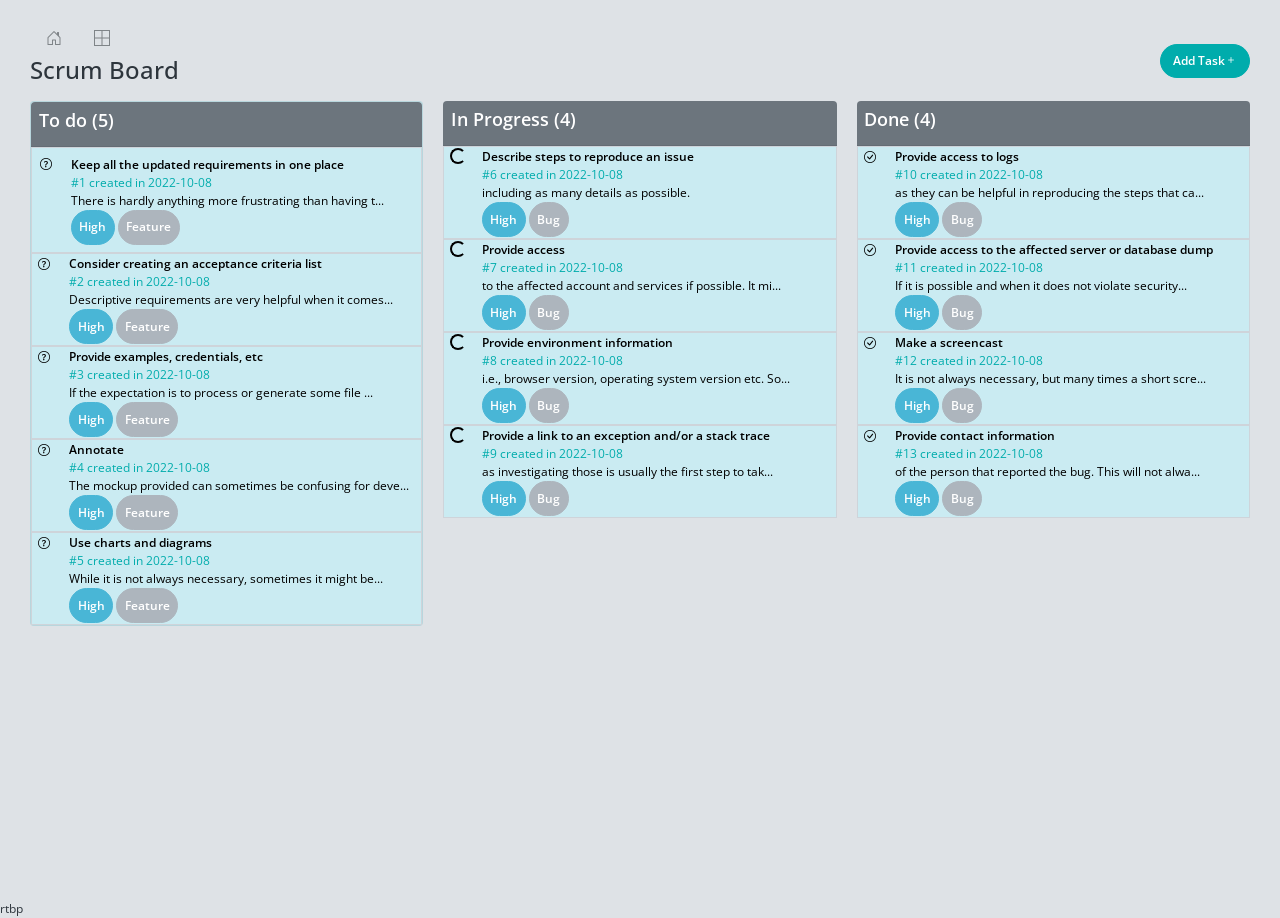
==== starter/index.html @ e9aa7217 "My first commit" ====
<!DOCTYPE html>
<html lang="en" >
<head>
	<meta charset="utf-8" />
	<title>YouCode | Scrum Board</title>
	<meta content="width=device-width, initial-scale=1.0, maximum-scale=1.0, user-scalable=no" name="viewport" />
	<meta content="" name="description" />
	<meta content="" name="author" />
	
	<!-- ================== BEGIN core-css ================== -->
	<link href="https://fonts.googleapis.com/css?family=Open+Sans:300,400,600,700" rel="stylesheet" />
	<link href="assets/css/vendor.min.css" rel="stylesheet" />
	<link href="assets/css/default/app.min.css" rel="stylesheet" />
	<link href="assets/css/style.css" rel="stylesheet" />
	<link rel="stylesheet" href="https://cdn.jsdelivr.net/npm/bootstrap-icons@1.9.1/font/bootstrap-icons.css">
	<!-- ================== END core-css ================== -->
</head>
<body>

	<!-- BEGIN #app -->
	<div id="app" class="app-without-sidebar">
		<!-- BEGIN #content -->
		<div id="content" class="app-content main-style">
			<div class="d-flex justify-content-between">
				<div>
					<ol class="nav">
						<li class=""><a class="nav-link" href="javascript:;"><svg xmlns="http://www.w3.org/2000/svg" width="16" height="16" fill="currentColor" class="bi bi-house-door" viewBox="0 0 16 16">
							<path d="M8.354 1.146a.5.5 0 0 0-.708 0l-6 6A.5.5 0 0 0 1.5 7.5v7a.5.5 0 0 0 .5.5h4.5a.5.5 0 0 0 .5-.5v-4h2v4a.5.5 0 0 0 .5.5H14a.5.5 0 0 0 .5-.5v-7a.5.5 0 0 0-.146-.354L13 5.793V2.5a.5.5 0 0 0-.5-.5h-1a.5.5 0 0 0-.5.5v1.293L8.354 1.146zM2.5 14V7.707l5.5-5.5 5.5 5.5V14H10v-4a.5.5 0 0 0-.5-.5h-3a.5.5 0 0 0-.5.5v4H2.5z"/>
						  </svg></a></li>
						<li class=""><a class="nav-link" href=""><svg xmlns="http://www.w3.org/2000/svg" width="16" height="16" fill="currentColor" class="bi bi-border-all" viewBox="0 0 16 16">
							<path d="M0 0h16v16H0V0zm1 1v6.5h6.5V1H1zm7.5 0v6.5H15V1H8.5zM15 8.5H8.5V15H15V8.5zM7.5 15V8.5H1V15h6.5z"/>
						  </svg></a></li>
					</ol>
					<!-- BEGIN page-header -->
					<h1 class="page-header">
						Scrum Board 
					</h1>
					<!-- END page-header -->
				</div>
				
				<div class="d-flex align-items-center">
					<button class="btn btn-success  rounded-pill"data-bs-toggle="modal" data-bs-target="#exampleModal"> Add Task<i class="bi bi-plus"></i></button>
				</div>
			</div>
			
			<div class="row">
				<div class="col-sm-12 col-md-6 col-lg-4">
					<div class="card mb-5">
						<div class="card-header p-2 text-white rounded-top bg-secondary">
							<h4 class="">To do (<span id="to-do-tasks-count">5</span>)</h4>

						</div>
						<div class="" id="to-do-tasks">
							<!-- TO DO TASKS HERE -->
							<button class="p-2 d-flex text-start border w-100" style="background-color:#CAEBF2;">
								<div class="col-md-1">
									<i class="bi bi-question-circle"></i> 
								</div>
								<div class="col-md-11">
									<div class="fw-bold">Keep all the updated requirements in one place</div>
									<div class="">
										<div class="text-success">#1 created in 2022-10-08</div>
										<div class="" title="There is hardly anything more frustrating than having to look for current requirements in tens of comments under the actual description or having to decide which commenter is actually authorized to change the requirements. The goal here is to keep all the up-to-date requirements and details in the main/primary description of a task. Even though the information in comments may affect initial criteria, just update this primary description accordingly.">There is hardly anything more frustrating than having t...</div>
									</div>
									<div class="">
										<span class="btn btn-info rounded-pill p-2">High</span>
										<span class="btn btn-gray-500 rounded-pill p-2">Feature</span>
									</div>
								</div>
							</button>
							<button class="d-flex text-start border w-100" style="background-color:#CAEBF2;">
								<div class="col-md-1">
									<i class="bi bi-question-circle"></i> 
								</div>
								<div class="col-md-11">
									<div class="fw-bold">Consider creating an acceptance criteria list</div>
									<div class="">
										<div class="text-success">#2 created in 2022-10-08</div>
										<div class="" title="Descriptive requirements are very helpful when it comes to understanding the context of a problem, yet finally it is good to precisely specify what is expected. Thus the developer will not have to look for the actual requirements in a long, descriptive text but he will be able to easily get to the essence. One might find that sometimes — when acceptance criteria are well defined — there is little or no need for any additional information. Example:
						a) User navigates to “/accounts” and clicks on red download CSV button
						b) Popup appears with two buttons: “This year” and “Last year”
						c) If user clicked on “Last year” download is initiated
						d) CSV downloaded includes following columns…">Descriptive requirements are very helpful when it comes...</div>
									</div>
									<div class="">
										<span class="btn btn-info rounded-pill p-2">High</span>
										<span class="btn btn-gray-500 rounded-pill p-2"">Feature</span>
									</div>
								</div>
							</button>
							<button class="d-flex text-start border w-100" style="background-color:#CAEBF2;">
								<div class="col-md-1">
									<i class="bi bi-question-circle"></i> 
								</div>
								<div class="col-md-11">
									<div class="fw-bold"">Provide examples, credentials, etc</div>
									<div class="">
										<div class="text-success">#3 created in 2022-10-08</div>
										<div class="" title="If the expectation is to process or generate some file — attach an example of such a file. If the goal is to integrate what is being developed with some service, ensure your devs have access to this service and its documentation. This list could go on and on — the bottom line is — if there is something that our developer might make use of, try to foresee it and provide them with (access to) it.">If the expectation is to process or generate some file ...</div>
									</div>
									<div class="">
										<span class="btn btn-info rounded-pill p-2">High</span>
										<span class="btn btn-gray-500 rounded-pill p-2">Feature</span>
									</div>
								</div>
							</button>
							<button class="d-flex text-start border w-100" style="background-color:#CAEBF2;">
								<div class="col-md-1">
									<i class="bi bi-question-circle"></i> 
								</div>
								<div class="col-md-11">
									<div class="fw-bold">Annotate</div>
									<div class="">
										<div class="text-success">#4 created in 2022-10-08</div>
										<div class="" title="The mockup provided can sometimes be confusing for developers. Especially if it contains much more content than the scope of the task described. Drop a couple of arrows, outlines and annotations here and there to emphasize what are the important parts of the mockup from the task requirements perspective.">The mockup provided can sometimes be confusing for deve...</div>
									</div>
									<div class="">
										<span class="btn btn-info rounded-pill p-2">High</span>
										<span class="btn btn-gray-500 rounded-pill p-2">Feature</span>
									</div>
								</div>
							</button>
							<button class="d-flex text-start border w-100" style="background-color:#CAEBF2;">
								<div class="col-md-1">
									<i class="bi bi-question-circle"></i> 
								</div>
								<div class="col-md-11">
									<div class="fw-bold"">Use charts and diagrams</div>
									<div class="">
										<div class="text-success">#5 created in 2022-10-08</div>
										<div class="" title="While it is not always necessary, sometimes it might be beneficial to prepare a flowchart, a block diagram or some other kind of concept visualization that will render it easy for the developer to comprehend the task and its scope.">While it is not always necessary, sometimes it might be...</div>
									</div>
									<div class="">
										<span class="btn btn-info rounded-pill p-2">High</span>
										<span class="btn btn-gray-500 rounded-pill p-2">Feature</span>
									</div>
								</div>
							</button>
						</div>
					</div>
				</div>
				<div class="col-sm-12 col-md-6 col-lg-4">
					<div class="mb-5">
						<div class="card-header p-2 text-white rounded-top bg-secondary">
							<h4 class="">In Progress (<span id="in-progress-tasks-count">4</span>)</h4>

						</div>
						<div class="" id="in-progress-tasks">
							<!-- IN PROGRESS TASKS HERE -->
							<button class="d-flex text-start border w-100" style="background-color:#CAEBF2;">
								<div class="col-md-1">
									<i class="spinner-border spinner-border-sm"></i> 
								</div>
								<div class="col-md-11">
									<div class="fw-bold">Describe steps to reproduce an issue</div>
									<div class="">
										<div class="text-success">#6 created in 2022-10-08</div>
										<div class="" title="including as many details as possible.">including as many details as possible.</div>
									</div>
									<div class="">
										<span class="btn btn-info rounded-pill p-2">High</span>
										<span class="btn btn-gray-500 rounded-pill p-2">Bug</span>
									</div>
								</div>
							</button>
							<button class="d-flex text-start border w-100" style="background-color:#CAEBF2;">
								<div class="col-md-1">
									<i class="spinner-border spinner-border-sm"></i> 
								</div>
								<div class="col-md-11">
									<div class="fw-bold"">Provide access</div>
									<div class="">
										<div class="text-success">#7 created in 2022-10-08</div>
										<div class="" title="to the affected account and services if possible. It might be hard to reproduce the exact environment on a local machine.">to the affected account and services if possible. It mi...</div>
									</div>
									<div class="">
										<span class="btn btn-info rounded-pill p-2">High</span>
										<span class="btn btn-gray-500 rounded-pill p-2">Bug</span>
									</div>
								</div>
							</button>
							<button class="d-flex text-start border w-100" style="background-color:#CAEBF2;">
								<div class="col-md-1">
									<i class="spinner-border spinner-border-sm"></i> 
								</div>
								<div class="col-md-11">
									<div class="fw-bold"">Provide environment information</div>
									<div class="">
										<div class="text-success">#8 created in 2022-10-08</div>
										<div class="" title="i.e., browser version, operating system version etc. Sometimes a list of installed browser plugins and extensions might be helpful as well.">i.e., browser version, operating system version etc. So...</div>
									</div>
									<div class="">
										<span class="btn btn-info rounded-pill p-2">High</span>
										<span class="btn btn-gray-500 rounded-pill p-2">Bug</span>
									</div>
								</div>
							</button>
							<button class="d-flex text-start border w-100" style="background-color:#CAEBF2;">
								<div class="col-md-1">
									<i class="spinner-border spinner-border-sm"></i> 
								</div>
								<div class="col-md-11">
									<div class="fw-bold"">Provide a link to an exception and/or a stack trace</div>
									<div class="">
										<div class="text-success">#9 created in 2022-10-08</div>
										<div class="" title="as investigating those is usually the first step to take in resolving the problem.">as investigating those is usually the first step to tak...</div>
									</div>
									<div class="">
										<span class="btn btn-info rounded-pill p-2">High</span>
										<span class="btn btn-gray-500 rounded-pill p-2">Bug</span>
									</div>
								</div>
							</button>
						</div>
					</div>
				</div>
				<div class="col-sm-12 col-md-6 col-lg-4">
					<div class="">
						<div class="card-header p-2 text-white rounded-top bg-secondary">
							<h4 class="">Done (<span id="done-tasks-count">4</span>)</h4>

						</div>
						<div class="" id="done-tasks">
							<!-- DONE TASKS HERE -->
							<button class="d-flex text-start border w-100" style="background-color:#CAEBF2;">
								<div class="col-md-1">
									<i class="bi bi-check-circle"></i> 
								</div>
								<div class="col-md-11">
									<div class="fw-bold"">Provide access to logs</div>
									<div class="">
										<div class="text-success">#10 created in 2022-10-08</div>
										<div class="" title="as they can be helpful in reproducing the steps that caused the problem in the first place.">as they can be helpful in reproducing the steps that ca...</div>
									</div>
									<div class="">
										<span class="btn btn-info rounded-pill p-2">High</span>
										<span class="btn btn-gray-500 rounded-pill p-2">Bug</span>
									</div>
								</div>
							</button>
							<button class="d-flex text-start border w-100" style="background-color:#CAEBF2;">
								<div class="col-md-1">
									<i class="bi bi-check-circle"></i> 
								</div>
								<div class="col-md-11">
									<div class="fw-bold"">Provide access to the affected server or database dump</div>
									<div class="">
										<div class="text-success">#11 created in 2022-10-08</div>
										<div class="" title="If it is possible and when it does not violate security policies, it is usually helpful for the developer to access the original data that might have played a role in the problem.">If it is possible and when it does not violate security...</div>
									</div>
									<div class="">
										<span class="btn btn-info rounded-pill p-2">High</span>
										<span class="btn btn-gray-500 rounded-pill p-2">Bug</span>
									</div>
								</div>
							</button>
							<button class="d-flex text-start border w-100" style="background-color:#CAEBF2;">
								<div class="col-md-1">
									<i class="bi bi-check-circle"></i> 
								</div>
								<div class="col-md-11">
									<div class="fw-bold"">Make a screencast</div>
									<div class="">
										<div class="text-success">#12 created in 2022-10-08</div>
										<div class="" title="It is not always necessary, but many times a short screencast (or at least a screenshot) says more than a thousand words. While working on MacOS you can use QuickTime Player for the purpose but there are plenty of tools available for other operating systems as well.">It is not always necessary, but many times a short scre...</div>
									</div>
									<div class="">
										<span class="btn btn-info rounded-pill p-2">High</span>
										<span class="btn btn-gray-500 rounded-pill p-2">Bug</span>
									</div>
								</div>
							</button>
							<button  class="d-flex text-start border w-100" style="background-color:#CAEBF2;">
								<div class="col-md-1">
									<i class="bi bi-check-circle"></i> 
								</div>
								<div class="col-md-11">
									<div class="fw-bold"">Provide contact information</div>
									<div class="">
										<div class="text-success">#13 created in 2022-10-08</div>
										<div class="" title="of the person that reported the bug. This will not always be possible, but in some cases it might be advantageous and most effective if a developer can have a chat with a person that actually experienced the bug, especially if the steps to reproduce a problem are not deterministic.">of the person that reported the bug. This will not alwa...</div>
									</div>
									<div class="">
										<span class="btn btn-info rounded-pill p-2">High</span>
										<span class="btn btn-gray-500 rounded-pill p-2">Bug</span>
									</div>
								</div>
							</button>
						</div>
					</div>
				</div>
			</div>
		</div>
		<!-- END #content -->
		
		
		<!-- BEGIN scroll-top-btn -->
		<a href="javascript:;" class="btn btn-icon btn-circle btn-success btn-scroll-to-top" data-toggle="scroll-to-top"><i class="fa fa-angle-up"></i></a>
		<!-- END scroll-top-btn -->
	</div>
	<!-- END #app -->
	
	<!-- TASK MODAL -->
	<!-- <div class="modal fade" id="modal-task"> -->
		<!-- Modal content goes here -->
		<div class="modal fade" id="exampleModal" tabindex="-1" role="dialog" aria-labelledby="exampleModalLabel" aria-hidden="true">
			<div class="modal-dialog" role="document">
			  <div class="modal-content">
				<div class="modal-header bg-secondary text-white">
				  <h5 class="modal-title offset-5" id="exampleModalLabel ">Add task</h5>
				  <button type="button" class="close" data-bs-dismiss="modal" aria-label="Close">
					<span aria-hidden="true">&times;</span>
				  </button>
				</div>
				<div class="modal-body" style="background-color:#CAEBF2;">
					<form>
							<!-- title -->
					  <div class="form-group mb-3">
						<label class="col-sm-2 col-form-label">Title</label>
						<div class="col-sm-12">
						  <input type="text" class="form-control" id="title">
						</div>
					  </div>
					  
					  <!-- type -->
					  <fieldset class="form-group">
						  <div class="">
							  <legend class="col-form-label col-sm-2 pt-0">Type</legend>
							  <div class="col-sm-10">
								  <div class="form-check m-3">  
									  <input class="checks" type="radio" name="gridRadios" id="gridRadios1" value="Feature" checked>
									  <label class="form-check-label" for="gridRadios1">
									  Feature
									  </label>
								  </div>
								  <div class="form-check m-3">
									<input class="checks" type="radio" name="gridRadios" id="gridRadios2" value="Bug">
									<label class="form-check-label" for="gridRadios2">
									  Bug
									</label>
								  </div>
							  </div>
						  </div>
					  </fieldset>
					  <!-- type -->
			  
					  <div class="form-group">
						     <!-- Priority -->
							<label class="col-form-label col-sm-2">Priority</label>
							<select class="form-select mb-3" id="priority">
								<option selected>Please select</option>
								<option value="1">To do</option>
								<option value="2">In Progress</option>
								<option value="3">Done</option>
							</select>
							<!-- Status -->
							<label class="col-form-label col-sm-2">Status</label>
							<select class="form-select mb-3" id="statut">
								<option id="op1">Please select</option>
								<option value="1">One</option>
								<option value="2">Two</option>
								<option value="3">Three</option>
							</select>
						  <!-- date -->
						  <div class="d-flex flex-column">
							  <label class="col-form-label col-sm-2 pt-0">Date</label>
							  <input class="p-2 border-0 mb-3" type="date" id="date" name="trip-start"
									 value="2018-07-22"
								  min="2022-10-01" max="2022-12-31">
						  </div> 
						  <!-- Description -->
						  <div class="form-group">
							  <label class="col-form-label col-sm-2 pt-0">Description</label>
							  <textarea class="form-control mb-3" id="description" rows="3"></textarea>
						  </div>
					  </div>
					</form>
				</div>
				<div class="modal-footer">
				  	<button type="submit" class="btn btn-danger">Cancel</button>
					<button type="submit" class="btn btn-info ml-10" id="save">Save</button>
				</div>
			  </div>
			</div>
		  </div>
	
	<!-- ================== BEGIN core-js ================== -->
	<script src="assets/js/vendor.min.js"></script>
	<script src="assets/js/app.min.js"></script>
	<script src="assets/js/app.js"></script>
	<script src="assets/js/data.js"></script>
	<!-- ================== END core-js ================== -->
</body>rtbp
</html>
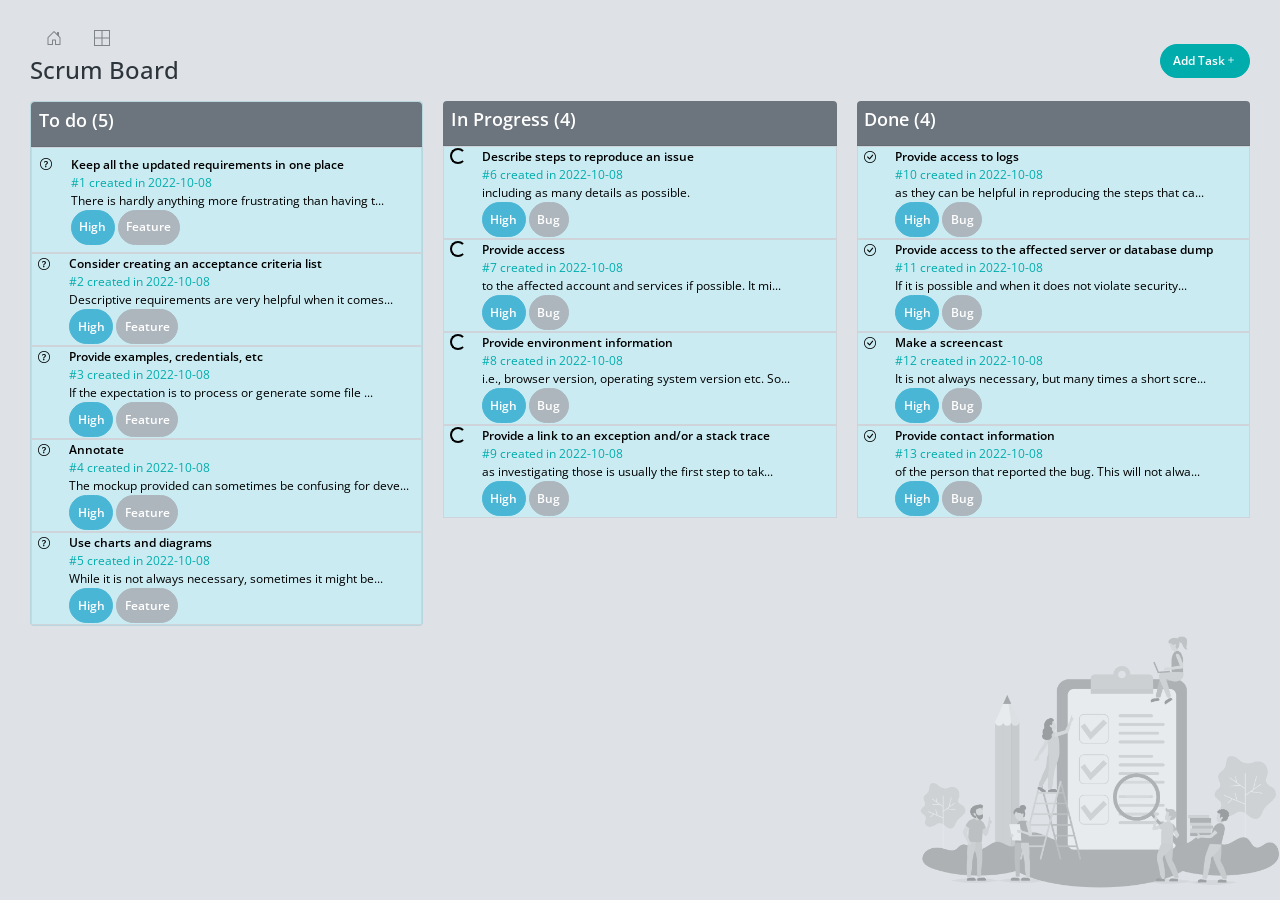
==== commit f59cef23: "my second commit" ====
--- a/starter/index.html
+++ b/starter/index.html
@@ -51,8 +51,8 @@
 
 						</div>
 						<div class="" id="to-do-tasks">
-							<!-- TO DO TASKS HERE -->
-							<button class="p-2 d-flex text-start border w-100" style="background-color:#CAEBF2;">
+							<!-- TO DO TASKS HERE  -->
+							<button class="p-2 d-flex text-start border w-100" style="background-color:#CAEBF2;" id="done">
 								<div class="col-md-1">
 									<i class="bi bi-question-circle"></i> 
 								</div>
@@ -88,7 +88,7 @@
 									</div>
 								</div>
 							</button>
-							<button class="d-flex text-start border w-100" style="background-color:#CAEBF2;">
+							 <button class="d-flex text-start border w-100" style="background-color:#CAEBF2;">
 								<div class="col-md-1">
 									<i class="bi bi-question-circle"></i> 
 								</div>
@@ -103,8 +103,8 @@
 										<span class="btn btn-gray-500 rounded-pill p-2">Feature</span>
 									</div>
 								</div>
-							</button>
-							<button class="d-flex text-start border w-100" style="background-color:#CAEBF2;">
+							</button> 
+							 <button class="d-flex text-start border w-100" style="background-color:#CAEBF2;">
 								<div class="col-md-1">
 									<i class="bi bi-question-circle"></i> 
 								</div>
@@ -119,8 +119,8 @@
 										<span class="btn btn-gray-500 rounded-pill p-2">Feature</span>
 									</div>
 								</div>
-							</button>
-							<button class="d-flex text-start border w-100" style="background-color:#CAEBF2;">
+							</button> 
+							 <button class="d-flex text-start border w-100" style="background-color:#CAEBF2;">
 								<div class="col-md-1">
 									<i class="bi bi-question-circle"></i> 
 								</div>
@@ -135,7 +135,7 @@
 										<span class="btn btn-gray-500 rounded-pill p-2">Feature</span>
 									</div>
 								</div>
-							</button>
+							</button> 
 						</div>
 					</div>
 				</div>
@@ -184,7 +184,7 @@
 									<i class="spinner-border spinner-border-sm"></i> 
 								</div>
 								<div class="col-md-11">
-									<div class="fw-bold"">Provide environment information</div>
+									<div class="fw-bold">Provide environment information</div>
 									<div class="">
 										<div class="text-success">#8 created in 2022-10-08</div>
 										<div class="" title="i.e., browser version, operating system version etc. Sometimes a list of installed browser plugins and extensions might be helpful as well.">i.e., browser version, operating system version etc. So...</div>
@@ -349,17 +349,18 @@
 							<label class="col-form-label col-sm-2">Priority</label>
 							<select class="form-select mb-3" id="priority">
 								<option selected>Please select</option>
-								<option value="1">To do</option>
-								<option value="2">In Progress</option>
-								<option value="3">Done</option>
+								<option value="1">Low</option>
+								<option value="2">Medium</option>
+								<option value="3">High</option>
+								<option value="3">Critical</option>
 							</select>
 							<!-- Status -->
 							<label class="col-form-label col-sm-2">Status</label>
 							<select class="form-select mb-3" id="statut">
 								<option id="op1">Please select</option>
-								<option value="1">One</option>
-								<option value="2">Two</option>
-								<option value="3">Three</option>
+								<option value="1">To do</option>
+								<option value="2">In Progress</option>
+								<option value="3">Done</option>
 							</select>
 						  <!-- date -->
 						  <div class="d-flex flex-column">
@@ -387,8 +388,8 @@
 	<!-- ================== BEGIN core-js ================== -->
 	<script src="assets/js/vendor.min.js"></script>
 	<script src="assets/js/app.min.js"></script>
+	<script src="assets/js/data.js"></script>
 	<script src="assets/js/app.js"></script>
-	<script src="assets/js/data.js"></script>
 	<!-- ================== END core-js ================== -->
-</body>rtbp
+</body>
 </html>
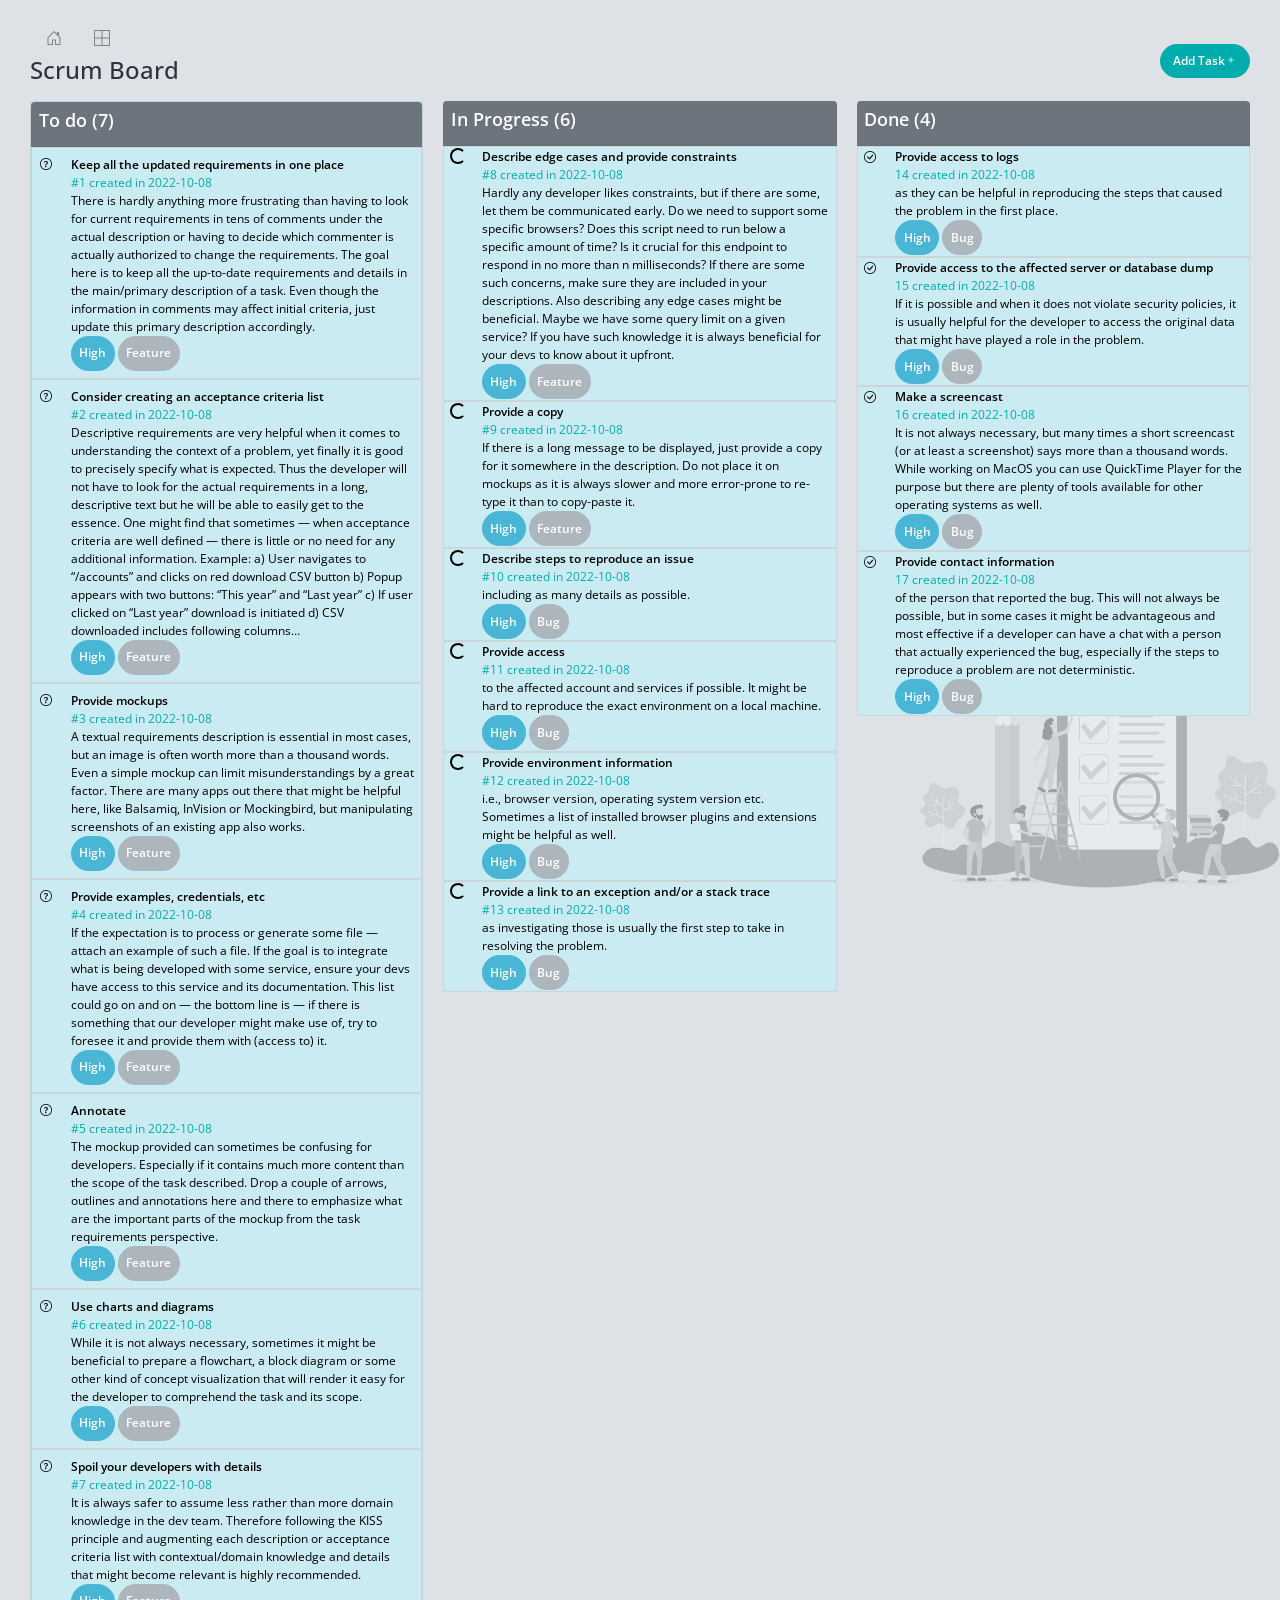
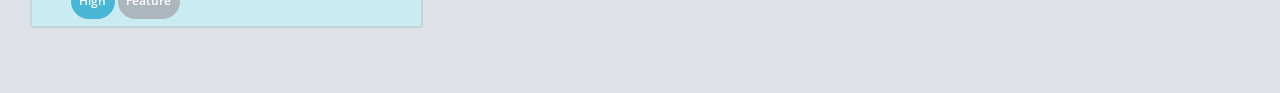
==== commit 1dd0a8c3: "brief terminé" ====
--- a/starter/index.html
+++ b/starter/index.html
@@ -5,8 +5,7 @@
 	<title>YouCode | Scrum Board</title>
 	<meta content="width=device-width, initial-scale=1.0, maximum-scale=1.0, user-scalable=no" name="viewport" />
 	<meta content="" name="description" />
-	<meta content="" name="author" />
-	
+	<meta content="" name="author" />		
 	<!-- ================== BEGIN core-css ================== -->
 	<link href="https://fonts.googleapis.com/css?family=Open+Sans:300,400,600,700" rel="stylesheet" />
 	<link href="assets/css/vendor.min.css" rel="stylesheet" />
@@ -39,7 +38,7 @@
 				</div>
 				
 				<div class="d-flex align-items-center">
-					<button class="btn btn-success  rounded-pill"data-bs-toggle="modal" data-bs-target="#exampleModal"> Add Task<i class="bi bi-plus"></i></button>
+					<button class="btn btn-success  rounded-pill"data-bs-toggle="modal" data-bs-target="#exampleModal" onclick="saveButon()"> Add Task<i class="bi bi-plus"></i></button>
 				</div>
 			</div>
 			
@@ -47,12 +46,12 @@
 				<div class="col-sm-12 col-md-6 col-lg-4">
 					<div class="card mb-5">
 						<div class="card-header p-2 text-white rounded-top bg-secondary">
-							<h4 class="">To do (<span id="to-do-tasks-count">5</span>)</h4>
+							<h4 class="">To do (<span id="to-do-tasks-count"></span>)</h4>
 
 						</div>
-						<div class="" id="to-do-tasks">
+						<div class="" id="to_do">
 							<!-- TO DO TASKS HERE  -->
-							<button class="p-2 d-flex text-start border w-100" style="background-color:#CAEBF2;" id="done">
+							<button class="p-2 d-flex text-start border w-100" style="background-color:#CAEBF2;">
 								<div class="col-md-1">
 									<i class="bi bi-question-circle"></i> 
 								</div>
@@ -142,7 +141,7 @@
 				<div class="col-sm-12 col-md-6 col-lg-4">
 					<div class="mb-5">
 						<div class="card-header p-2 text-white rounded-top bg-secondary">
-							<h4 class="">In Progress (<span id="in-progress-tasks-count">4</span>)</h4>
+							<h4 class="">In Progress (<span id="in-progress-tasks-count"></span>)</h4>
 
 						</div>
 						<div class="" id="in-progress-tasks">
@@ -217,7 +216,7 @@
 				<div class="col-sm-12 col-md-6 col-lg-4">
 					<div class="">
 						<div class="card-header p-2 text-white rounded-top bg-secondary">
-							<h4 class="">Done (<span id="done-tasks-count">4</span>)</h4>
+							<h4 class="">Done (<span id="done-tasks-count"></span>)</h4>
 
 						</div>
 						<div class="" id="done-tasks">
@@ -313,8 +312,9 @@
 				  </button>
 				</div>
 				<div class="modal-body" style="background-color:#CAEBF2;">
-					<form>
-							<!-- title -->
+					<form id="form">
+					  
+					  <!-- title -->
 					  <div class="form-group mb-3">
 						<label class="col-sm-2 col-form-label">Title</label>
 						<div class="col-sm-12">
@@ -342,25 +342,24 @@
 							  </div>
 						  </div>
 					  </fieldset>
-					  <!-- type -->
 			  
 					  <div class="form-group">
 						     <!-- Priority -->
 							<label class="col-form-label col-sm-2">Priority</label>
 							<select class="form-select mb-3" id="priority">
 								<option selected>Please select</option>
-								<option value="1">Low</option>
-								<option value="2">Medium</option>
-								<option value="3">High</option>
-								<option value="3">Critical</option>
+								<option value="Low">Low</option>
+								<option value="Medium">Medium</option>
+								<option value="High">High</option>
+								<option value="Critical">Critical</option>
 							</select>
-							<!-- Status -->
+							<!-- Statut -->
 							<label class="col-form-label col-sm-2">Status</label>
 							<select class="form-select mb-3" id="statut">
 								<option id="op1">Please select</option>
-								<option value="1">To do</option>
-								<option value="2">In Progress</option>
-								<option value="3">Done</option>
+								<option value="To Do">To Do</option>
+								<option value="In Progress">In Progress</option>
+								<option value="Done">Done</option>
 							</select>
 						  <!-- date -->
 						  <div class="d-flex flex-column">
@@ -375,11 +374,14 @@
 							  <textarea class="form-control mb-3" id="description" rows="3"></textarea>
 						  </div>
 					  </div>
+					
 					</form>
 				</div>
 				<div class="modal-footer">
-				  	<button type="submit" class="btn btn-danger">Cancel</button>
-					<button type="submit" class="btn btn-info ml-10" id="save">Save</button>
+				  	<button type="submit" class="btn btn-secondary" data-bs-dismiss="modal">Cancel</button>
+				  	<button type="submit" class="btn btn-success" data-bs-dismiss="modal" id="update" onclick="updateTask()">Update</button>
+				  	<button type="submit" class="btn btn-danger" data-bs-dismiss="modal" onclick="deleteTask()" id="delete">Delete</button>
+					<button type="submit" class="btn btn-info ml-10" data-bs-dismiss="modal" id="save" onclick="addTaks()">Save</button>
 				</div>
 			  </div>
 			</div>
@@ -390,6 +392,7 @@
 	<script src="assets/js/app.min.js"></script>
 	<script src="assets/js/data.js"></script>
 	<script src="assets/js/app.js"></script>
+	<script>afficher()</script>
 	<!-- ================== END core-js ================== -->
 </body>
 </html>
